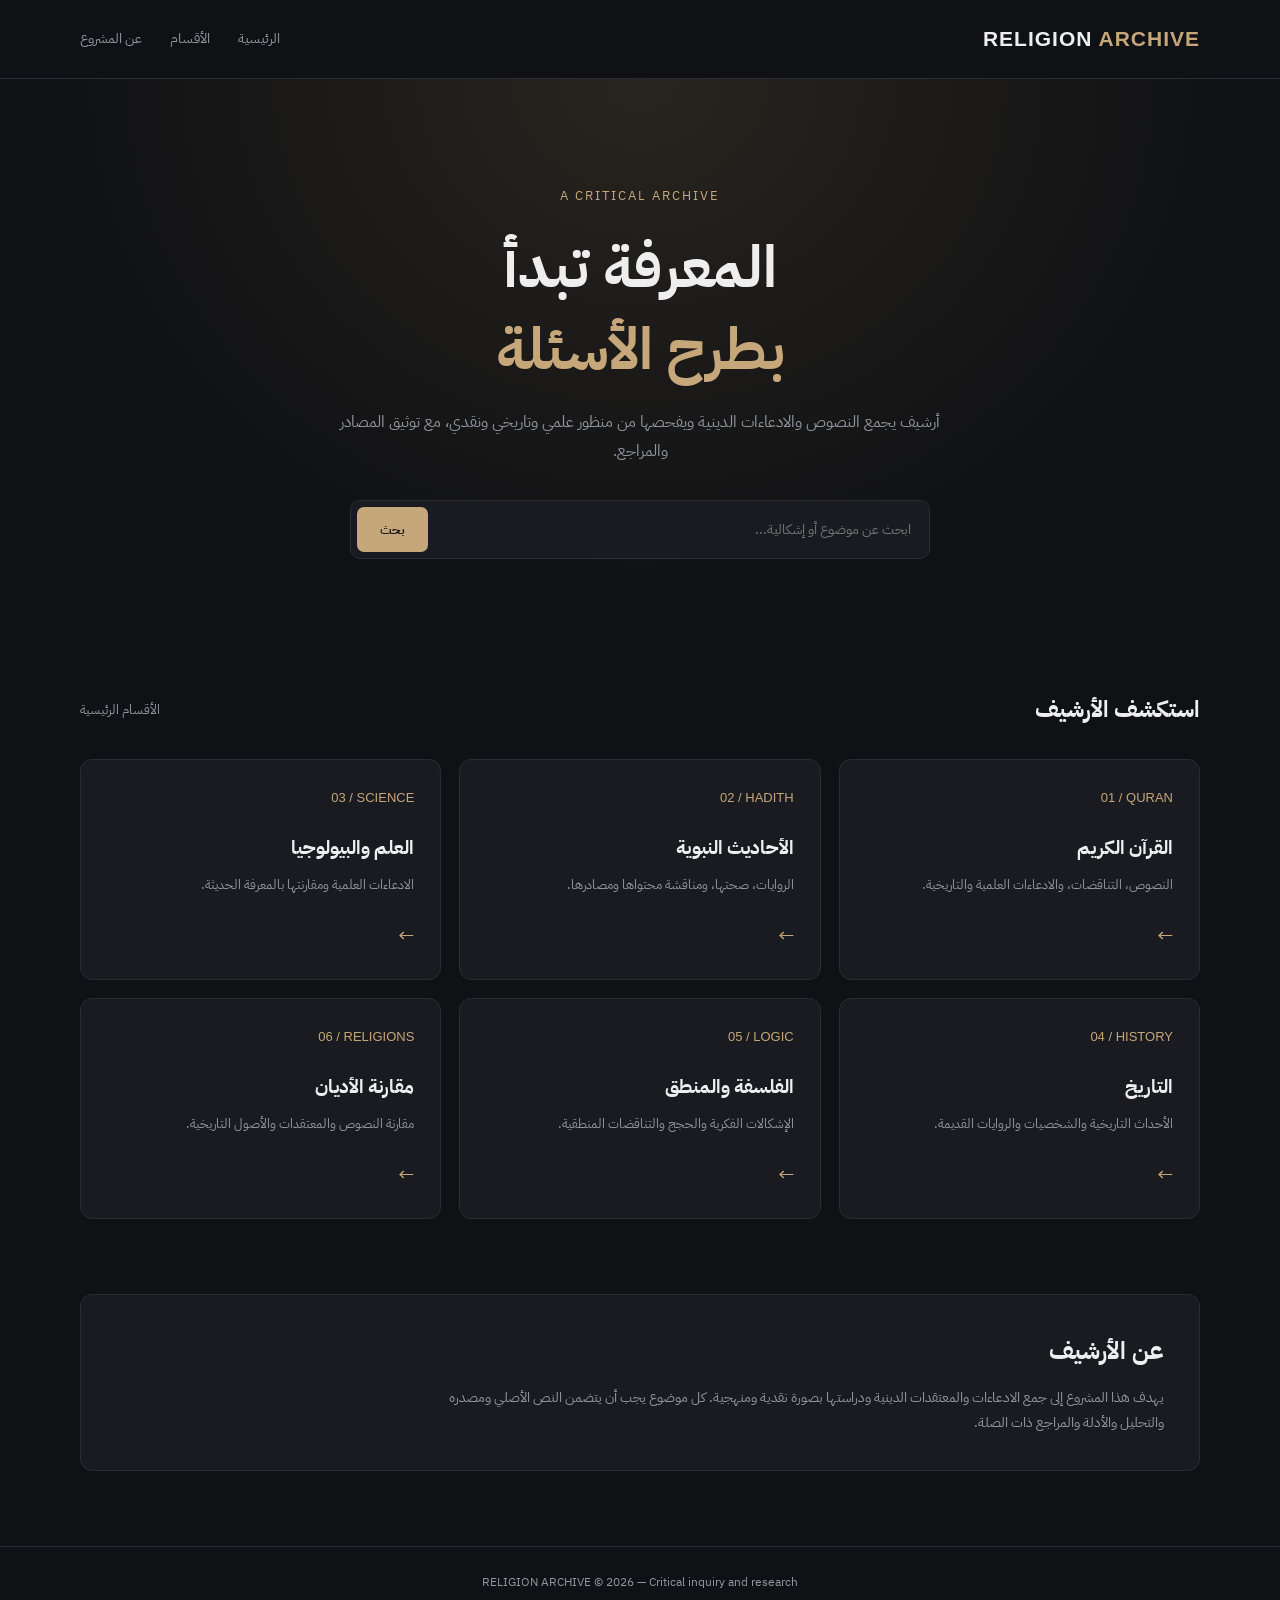
==== index.html @ f85f0b12 "Create index.html for Religion Archive website This HTML document serves as a critical archive for r" ====
<!DOCTYPE html>
<html lang="ar" dir="rtl">
<head>
  <meta charset="UTF-8">
  <meta name="viewport" content="width=device-width, initial-scale=1.0">
  <meta name="description" content="أرشيف نقدي للأديان والمعتقدات والادعاءات الدينية">
  <title>Religion Archive | الأرشيف</title>

  <link rel="preconnect" href="https://fonts.googleapis.com">
  <link rel="preconnect" href="https://fonts.gstatic.com" crossorigin>
  <link href="https://fonts.googleapis.com/css2?family=IBM+Plex+Sans+Arabic:wght@400;500;600;700&display=swap" rel="stylesheet">

  <style>
    * {
      margin: 0;
      padding: 0;
      box-sizing: border-box;
    }

    :root {
      --bg: #101114;
      --surface: #191b20;
      --border: #292c33;
      --text: #eeeeef;
      --muted: #92959f;
      --accent: #c6a779;
    }

    body {
      background: var(--bg);
      color: var(--text);
      font-family: 'IBM Plex Sans Arabic', sans-serif;
      line-height: 1.8;
    }

    a {
      color: inherit;
      text-decoration: none;
    }

    .container {
      width: min(1120px, 90%);
      margin: auto;
    }

    header {
      border-bottom: 1px solid var(--border);
      background: #101114;
    }

    .nav {
      height: 78px;
      display: flex;
      align-items: center;
      justify-content: space-between;
    }

    .logo {
      font-family: Arial, sans-serif;
      font-size: 21px;
      font-weight: bold;
      letter-spacing: 1px;
      direction: ltr;
    }

    .logo span {
      color: var(--accent);
    }

    .nav-links {
      display: flex;
      gap: 28px;
      color: var(--muted);
      font-size: 14px;
    }

    .nav-links a:hover {
      color: var(--accent);
    }

    .hero {
      text-align: center;
      padding: 105px 15px 85px;
      background:
        radial-gradient(ellipse at center top,
        #29251f 0%, transparent 65%);
    }

    .eyebrow {
      color: var(--accent);
      font-size: 13px;
      letter-spacing: 2px;
      margin-bottom: 20px;
    }

    .hero h1 {
      font-size: clamp(35px, 6vw, 58px);
      line-height: 1.4;
      margin-bottom: 18px;
    }

    .hero h1 span {
      color: var(--accent);
    }

    .hero p {
      color: var(--muted);
      max-width: 600px;
      margin: auto;
      font-size: 16px;
    }

    .search {
      max-width: 580px;
      margin: 35px auto 0;
      display: flex;
      background: var(--surface);
      border: 1px solid var(--border);
      border-radius: 10px;
      padding: 6px;
    }

    .search input {
      flex: 1;
      min-width: 0;
      background: transparent;
      border: none;
      outline: none;
      padding: 12px;
      color: white;
      font-family: inherit;
      font-size: 14px;
    }

    .search button {
      background: var(--accent);
      color: #171717;
      border: none;
      padding: 0 23px;
      border-radius: 7px;
      font-family: inherit;
      cursor: pointer;
      font-weight: 600;
    }

    .section {
      padding: 45px 0 75px;
    }

    .section-heading {
      display: flex;
      align-items: center;
      justify-content: space-between;
      margin-bottom: 28px;
    }

    .section-heading h2 {
      font-size: 23px;
    }

    .section-heading span {
      color: var(--muted);
      font-size: 13px;
    }

    .grid {
      display: grid;
      grid-template-columns: repeat(3, 1fr);
      gap: 18px;
    }

    .category {
      background: var(--surface);
      border: 1px solid var(--border);
      border-radius: 12px;
      padding: 26px;
      transition: .2s;
      cursor: pointer;
    }

    .category:hover {
      transform: translateY(-4px);
      border-color: var(--accent);
    }

    .category .number {
      color: var(--accent);
      font-family: Arial, sans-serif;
      font-size: 13px;
      direction: ltr;
      text-align: right;
      margin-bottom: 22px;
    }

    .category h3 {
      font-size: 19px;
      margin-bottom: 8px;
    }

    .category p {
      font-size: 13px;
      color: var(--muted);
    }

    .category .arrow {
      display: block;
      margin-top: 20px;
      color: var(--accent);
      font-size: 20px;
    }

    .about {
      background: var(--surface);
      border: 1px solid var(--border);
      border-radius: 12px;
      padding: 35px;
      margin-bottom: 75px;
    }

    .about h2 {
      margin-bottom: 12px;
    }

    .about p {
      color: var(--muted);
      font-size: 14px;
      max-width: 750px;
    }

    footer {
      border-top: 1px solid var(--border);
      padding: 25px 0;
      color: var(--muted);
      font-size: 12px;
      text-align: center;
    }

    @media (max-width: 700px) {
      .grid {
        grid-template-columns: repeat(2, 1fr);
      }

      .nav-links {
        gap: 12px;
        font-size: 12px;
      }

      .hero {
        padding: 75px 10px;
      }
    }

    @media (max-width: 450px) {
      .grid {
        grid-template-columns: 1fr;
      }

      .logo {
        font-size: 16px;
      }

      .nav-links {
        gap: 9px;
      }
    }
  </style>
</head>

<body>

  <header>
    <div class="container nav">
      <a class="logo" href="#">RELIGION<span> ARCHIVE</span></a>

      <nav class="nav-links">
        <a href="#">الرئيسية</a>
        <a href="#categories">الأقسام</a>
        <a href="#about">عن المشروع</a>
      </nav>
    </div>
  </header>

  <main>
    <section class="hero">
      <div class="eyebrow">A CRITICAL ARCHIVE</div>

      <h1>
        المعرفة تبدأ<br>
        <span>بطرح الأسئلة</span>
      </h1>

      <p>
        أرشيف يجمع النصوص والادعاءات الدينية
        ويفحصها من منظور علمي وتاريخي ونقدي،
        مع توثيق المصادر والمراجع.
      </p>

      <div class="search">
        <input
          id="searchInput"
          type="search"
          placeholder="ابحث عن موضوع أو إشكالية..."
        >
        <button onclick="searchCategories()">بحث</button>
      </div>
    </section>

    <section class="container section" id="categories">

      <div class="section-heading">
        <h2>استكشف الأرشيف</h2>
        <span>الأقسام الرئيسية</span>
      </div>

      <div class="grid" id="categoryGrid">

        <a class="category" href="#">
          <div class="number">01 / QURAN</div>
          <h3>القرآن الكريم</h3>
          <p>النصوص، التناقضات، والادعاءات العلمية والتاريخية.</p>
          <span class="arrow">←</span>
        </a>

        <a class="category" href="#">
          <div class="number">02 / HADITH</div>
          <h3>الأحاديث النبوية</h3>
          <p>الروايات، صحتها، ومناقشة محتواها ومصادرها.</p>
          <span class="arrow">←</span>
        </a>

        <a class="category" href="#">
          <div class="number">03 / SCIENCE</div>
          <h3>العلم والبيولوجيا</h3>
          <p>الادعاءات العلمية ومقارنتها بالمعرفة الحديثة.</p>
          <span class="arrow">←</span>
        </a>

        <a class="category" href="#">
          <div class="number">04 / HISTORY</div>
          <h3>التاريخ</h3>
          <p>الأحداث التاريخية والشخصيات والروايات القديمة.</p>
          <span class="arrow">←</span>
        </a>

        <a class="category" href="#">
          <div class="number">05 / LOGIC</div>
          <h3>الفلسفة والمنطق</h3>
          <p>الإشكالات الفكرية والحجج والتناقضات المنطقية.</p>
          <span class="arrow">←</span>
        </a>

        <a class="category" href="#">
          <div class="number">06 / RELIGIONS</div>
          <h3>مقارنة الأديان</h3>
          <p>مقارنة النصوص والمعتقدات والأصول التاريخية.</p>
          <span class="arrow">←</span>
        </a>

      </div>
    </section>

    <section class="container">
      <div class="about" id="about">
        <h2>عن الأرشيف</h2>
        <p>
          يهدف هذا المشروع إلى جمع الادعاءات والمعتقدات
          الدينية ودراستها بصورة نقدية ومنهجية.
          كل موضوع يجب أن يتضمن النص الأصلي ومصدره
          والتحليل والأدلة والمراجع ذات الصلة.
        </p>
      </div>
    </section>
  </main>

  <footer>
    RELIGION ARCHIVE © 2026 — Critical inquiry and research
  </footer>

  <script>
    function searchCategories() {
      const query = document
        .getElementById('searchInput')
        .value.trim()
        .toLowerCase();

      const cards = document.querySelectorAll('.category');

      cards.forEach(card => {
        const text = card.innerText.toLowerCase();
        card.style.display =
          text.includes(query) ? '' : 'none';
      });
    }

    document
      .getElementById('searchInput')
      .addEventListener('input', searchCategories);
  </script>

</body>
</html>
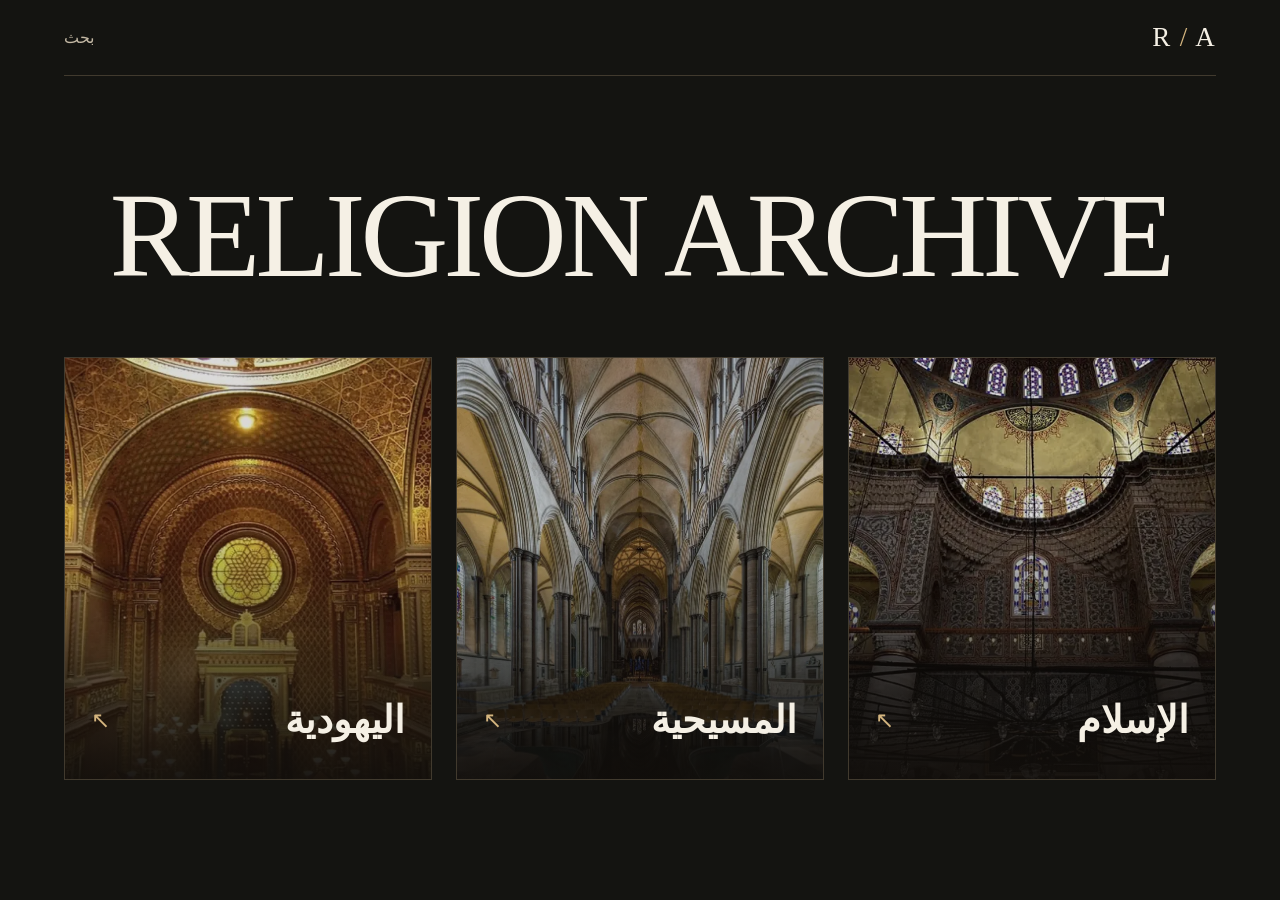
==== commit 4c4ea608: "Build Religion Archive browsing and private Drive editor" ====
--- a/index.html
+++ b/index.html
@@ -1,402 +1,40 @@
-
-<!DOCTYPE html>
+<!doctype html>
 <html lang="ar" dir="rtl">
 <head>
-  <meta charset="UTF-8">
-  <meta name="viewport" content="width=device-width, initial-scale=1.0">
-  <meta name="description" content="أرشيف نقدي للأديان والمعتقدات والادعاءات الدينية">
-  <title>Religion Archive | الأرشيف</title>
-
-  <link rel="preconnect" href="https://fonts.googleapis.com">
-  <link rel="preconnect" href="https://fonts.gstatic.com" crossorigin>
-  <link href="https://fonts.googleapis.com/css2?family=IBM+Plex+Sans+Arabic:wght@400;500;600;700&display=swap" rel="stylesheet">
-
-  <style>
-    * {
-      margin: 0;
-      padding: 0;
-      box-sizing: border-box;
-    }
-
-    :root {
-      --bg: #101114;
-      --surface: #191b20;
-      --border: #292c33;
-      --text: #eeeeef;
-      --muted: #92959f;
-      --accent: #c6a779;
-    }
-
-    body {
-      background: var(--bg);
-      color: var(--text);
-      font-family: 'IBM Plex Sans Arabic', sans-serif;
-      line-height: 1.8;
-    }
-
-    a {
-      color: inherit;
-      text-decoration: none;
-    }
-
-    .container {
-      width: min(1120px, 90%);
-      margin: auto;
-    }
-
-    header {
-      border-bottom: 1px solid var(--border);
-      background: #101114;
-    }
-
-    .nav {
-      height: 78px;
-      display: flex;
-      align-items: center;
-      justify-content: space-between;
-    }
-
-    .logo {
-      font-family: Arial, sans-serif;
-      font-size: 21px;
-      font-weight: bold;
-      letter-spacing: 1px;
-      direction: ltr;
-    }
-
-    .logo span {
-      color: var(--accent);
-    }
-
-    .nav-links {
-      display: flex;
-      gap: 28px;
-      color: var(--muted);
-      font-size: 14px;
-    }
-
-    .nav-links a:hover {
-      color: var(--accent);
-    }
-
-    .hero {
-      text-align: center;
-      padding: 105px 15px 85px;
-      background:
-        radial-gradient(ellipse at center top,
-        #29251f 0%, transparent 65%);
-    }
-
-    .eyebrow {
-      color: var(--accent);
-      font-size: 13px;
-      letter-spacing: 2px;
-      margin-bottom: 20px;
-    }
-
-    .hero h1 {
-      font-size: clamp(35px, 6vw, 58px);
-      line-height: 1.4;
-      margin-bottom: 18px;
-    }
-
-    .hero h1 span {
-      color: var(--accent);
-    }
-
-    .hero p {
-      color: var(--muted);
-      max-width: 600px;
-      margin: auto;
-      font-size: 16px;
-    }
-
-    .search {
-      max-width: 580px;
-      margin: 35px auto 0;
-      display: flex;
-      background: var(--surface);
-      border: 1px solid var(--border);
-      border-radius: 10px;
-      padding: 6px;
-    }
-
-    .search input {
-      flex: 1;
-      min-width: 0;
-      background: transparent;
-      border: none;
-      outline: none;
-      padding: 12px;
-      color: white;
-      font-family: inherit;
-      font-size: 14px;
-    }
-
-    .search button {
-      background: var(--accent);
-      color: #171717;
-      border: none;
-      padding: 0 23px;
-      border-radius: 7px;
-      font-family: inherit;
-      cursor: pointer;
-      font-weight: 600;
-    }
-
-    .section {
-      padding: 45px 0 75px;
-    }
-
-    .section-heading {
-      display: flex;
-      align-items: center;
-      justify-content: space-between;
-      margin-bottom: 28px;
-    }
-
-    .section-heading h2 {
-      font-size: 23px;
-    }
-
-    .section-heading span {
-      color: var(--muted);
-      font-size: 13px;
-    }
-
-    .grid {
-      display: grid;
-      grid-template-columns: repeat(3, 1fr);
-      gap: 18px;
-    }
-
-    .category {
-      background: var(--surface);
-      border: 1px solid var(--border);
-      border-radius: 12px;
-      padding: 26px;
-      transition: .2s;
-      cursor: pointer;
-    }
-
-    .category:hover {
-      transform: translateY(-4px);
-      border-color: var(--accent);
-    }
-
-    .category .number {
-      color: var(--accent);
-      font-family: Arial, sans-serif;
-      font-size: 13px;
-      direction: ltr;
-      text-align: right;
-      margin-bottom: 22px;
-    }
-
-    .category h3 {
-      font-size: 19px;
-      margin-bottom: 8px;
-    }
-
-    .category p {
-      font-size: 13px;
-      color: var(--muted);
-    }
-
-    .category .arrow {
-      display: block;
-      margin-top: 20px;
-      color: var(--accent);
-      font-size: 20px;
-    }
-
-    .about {
-      background: var(--surface);
-      border: 1px solid var(--border);
-      border-radius: 12px;
-      padding: 35px;
-      margin-bottom: 75px;
-    }
-
-    .about h2 {
-      margin-bottom: 12px;
-    }
-
-    .about p {
-      color: var(--muted);
-      font-size: 14px;
-      max-width: 750px;
-    }
-
-    footer {
-      border-top: 1px solid var(--border);
-      padding: 25px 0;
-      color: var(--muted);
-      font-size: 12px;
-      text-align: center;
-    }
-
-    @media (max-width: 700px) {
-      .grid {
-        grid-template-columns: repeat(2, 1fr);
-      }
-
-      .nav-links {
-        gap: 12px;
-        font-size: 12px;
-      }
-
-      .hero {
-        padding: 75px 10px;
-      }
-    }
-
-    @media (max-width: 450px) {
-      .grid {
-        grid-template-columns: 1fr;
-      }
-
-      .logo {
-        font-size: 16px;
-      }
-
-      .nav-links {
-        gap: 9px;
-      }
-    }
-  </style>
+  <meta charset="utf-8">
+  <meta name="viewport" content="width=device-width, initial-scale=1">
+  <meta name="description" content="أرشيف نقدي للنصوص والأديان والمصادر">
+  <meta http-equiv="Content-Security-Policy" content="default-src 'self'; script-src 'self' https://script.google.com https://script.googleusercontent.com; img-src 'self' data:; style-src 'self' https://fonts.googleapis.com; font-src https://fonts.gstatic.com; object-src 'none'; base-uri 'none'; form-action 'self'">
+  <title>RELIGION ARCHIVE</title>
+  <link rel="stylesheet" href="https://fonts.googleapis.com/css2?family=IBM+Plex+Sans+Arabic:wght@400;500;600;700&family=Instrument+Serif&display=swap">
+  <link rel="stylesheet" href="./style.css">
+  <script src="./config.js" defer></script>
+  <script src="./archive.js" defer></script>
 </head>
-
 <body>
-
-  <header>
-    <div class="container nav">
-      <a class="logo" href="#">RELIGION<span> ARCHIVE</span></a>
-
-      <nav class="nav-links">
-        <a href="#">الرئيسية</a>
-        <a href="#categories">الأقسام</a>
-        <a href="#about">عن المشروع</a>
-      </nav>
+  <header class="shell top">
+    <a class="brand" href="./" aria-label="الصفحة الرئيسية" dir="ltr">R<span> / </span>A</a>
+    <nav aria-label="التنقل الرئيسي">
+      <a href="?search=">بحث</a>
+      <a id="admin-link" hidden>الإدارة</a>
+    </nav>
+  </header>
+  <main id="view" class="shell">
+    <h1 class="wordmark" dir="ltr">RELIGION ARCHIVE</h1>
+    <div class="religions">
+      <a class="religion" href="?religion=islam">
+        <img src="./assets/islam.webp" alt="" fetchpriority="high">
+        <span>الإسلام <b aria-hidden="true">↖</b></span>
+      </a>
+      <a class="religion" href="?religion=christianity">
+        <img src="./assets/christianity.webp" alt="">
+        <span>المسيحية <b aria-hidden="true">↖</b></span>
+      </a>
+      <a class="religion" href="?religion=judaism">
+        <img src="./assets/judaism.webp" alt="">
+        <span>اليهودية <b aria-hidden="true">↖</b></span>
+      </a>
     </div>
-  </header>
-
-  <main>
-    <section class="hero">
-      <div class="eyebrow">A CRITICAL ARCHIVE</div>
-
-      <h1>
-        المعرفة تبدأ<br>
-        <span>بطرح الأسئلة</span>
-      </h1>
-
-      <p>
-        أرشيف يجمع النصوص والادعاءات الدينية
-        ويفحصها من منظور علمي وتاريخي ونقدي،
-        مع توثيق المصادر والمراجع.
-      </p>
-
-      <div class="search">
-        <input
-          id="searchInput"
-          type="search"
-          placeholder="ابحث عن موضوع أو إشكالية..."
-        >
-        <button onclick="searchCategories()">بحث</button>
-      </div>
-    </section>
-
-    <section class="container section" id="categories">
-
-      <div class="section-heading">
-        <h2>استكشف الأرشيف</h2>
-        <span>الأقسام الرئيسية</span>
-      </div>
-
-      <div class="grid" id="categoryGrid">
-
-        <a class="category" href="#">
-          <div class="number">01 / QURAN</div>
-          <h3>القرآن الكريم</h3>
-          <p>النصوص، التناقضات، والادعاءات العلمية والتاريخية.</p>
-          <span class="arrow">←</span>
-        </a>
-
-        <a class="category" href="#">
-          <div class="number">02 / HADITH</div>
-          <h3>الأحاديث النبوية</h3>
-          <p>الروايات، صحتها، ومناقشة محتواها ومصادرها.</p>
-          <span class="arrow">←</span>
-        </a>
-
-        <a class="category" href="#">
-          <div class="number">03 / SCIENCE</div>
-          <h3>العلم والبيولوجيا</h3>
-          <p>الادعاءات العلمية ومقارنتها بالمعرفة الحديثة.</p>
-          <span class="arrow">←</span>
-        </a>
-
-        <a class="category" href="#">
-          <div class="number">04 / HISTORY</div>
-          <h3>التاريخ</h3>
-          <p>الأحداث التاريخية والشخصيات والروايات القديمة.</p>
-          <span class="arrow">←</span>
-        </a>
-
-        <a class="category" href="#">
-          <div class="number">05 / LOGIC</div>
-          <h3>الفلسفة والمنطق</h3>
-          <p>الإشكالات الفكرية والحجج والتناقضات المنطقية.</p>
-          <span class="arrow">←</span>
-        </a>
-
-        <a class="category" href="#">
-          <div class="number">06 / RELIGIONS</div>
-          <h3>مقارنة الأديان</h3>
-          <p>مقارنة النصوص والمعتقدات والأصول التاريخية.</p>
-          <span class="arrow">←</span>
-        </a>
-
-      </div>
-    </section>
-
-    <section class="container">
-      <div class="about" id="about">
-        <h2>عن الأرشيف</h2>
-        <p>
-          يهدف هذا المشروع إلى جمع الادعاءات والمعتقدات
-          الدينية ودراستها بصورة نقدية ومنهجية.
-          كل موضوع يجب أن يتضمن النص الأصلي ومصدره
-          والتحليل والأدلة والمراجع ذات الصلة.
-        </p>
-      </div>
-    </section>
   </main>
-
-  <footer>
-    RELIGION ARCHIVE © 2026 — Critical inquiry and research
-  </footer>
-
-  <script>
-    function searchCategories() {
-      const query = document
-        .getElementById('searchInput')
-        .value.trim()
-        .toLowerCase();
-
-      const cards = document.querySelectorAll('.category');
-
-      cards.forEach(card => {
-        const text = card.innerText.toLowerCase();
-        card.style.display =
-          text.includes(query) ? '' : 'none';
-      });
-    }
-
-    document
-      .getElementById('searchInput')
-      .addEventListener('input', searchCategories);
-  </script>
-
 </body>
 </html>
--- a/style.css
+++ b/style.css
@@ -0,0 +1,62 @@
+:root {
+  color-scheme: dark;
+  --background: #141411;
+  --surface: #1c1b17;
+  --ink: #f5f0e5;
+  --muted: #c4b9a5;
+  --accent: #d4b57f;
+  --line: #413a2e;
+  font-family: "IBM Plex Sans Arabic", Tahoma, sans-serif;
+}
+* { box-sizing: border-box; }
+body { margin: 0; min-height: 100vh; color: var(--ink); background: var(--background); line-height: 1.75; }
+a { color: inherit; text-decoration: none; }
+button, input { font: inherit; }
+a:focus-visible, input:focus-visible, button:focus-visible { outline: 2px solid var(--accent); outline-offset: 4px; }
+.shell { width: min(1160px, 90%); margin-inline: auto; }
+.top { height: 76px; border-bottom: 1px solid var(--line); display: flex; align-items: center; justify-content: space-between; }
+.top nav { display: flex; gap: 1.6rem; color: var(--muted); }
+.top a:hover { color: var(--accent); }
+.brand { font: 27px "Instrument Serif", Georgia, serif; letter-spacing: .05em; }
+.brand span { color: var(--accent); }
+.wordmark {
+  text-align: center;
+  margin: clamp(48px, 8vw, 110px) 0 clamp(26px, 5vw, 65px);
+  color: var(--ink);
+  font: 400 clamp(40px, 9.5vw, 139px)/.94 "Instrument Serif", Georgia, serif;
+  letter-spacing: -.04em;
+}
+.religions, .entries { display: grid; grid-template-columns: repeat(3, minmax(0, 1fr)); gap: clamp(12px, 2vw, 24px); padding-bottom: 55px; }
+.religion { overflow: hidden; isolation: isolate; position: relative; min-height: 250px; aspect-ratio: .87; border: 1px solid var(--line); background: var(--surface); }
+.religion img { width: 100%; height: 100%; position: absolute; inset: 0; z-index: -2; object-fit: cover; filter: saturate(.78) brightness(.86); transition: transform .35s ease; }
+.religion::after { content: ""; position: absolute; inset: 0; z-index: -1; background: linear-gradient(transparent 40%, #110e0bbf 82%, #110e0bf2); }
+.religion:hover img { transform: scale(1.045); }
+.religion span { display: flex; align-items: center; justify-content: space-between; position: absolute; inset: auto 7% 6%; font-size: clamp(24px, 3vw, 38px); font-weight: 600; }
+.religion b { color: var(--accent); font-size: 23px; font-weight: 400; }
+.page { padding-block: 32px 65px; }
+.page h1 { font-size: clamp(34px, 6vw, 64px); line-height: 1.2; margin: 25px 0 35px; overflow-wrap: anywhere; }
+.crumbs { display: flex; flex-wrap: wrap; gap: .45rem .75rem; color: var(--muted); }
+.crumbs a:hover, .article-body a:hover { color: var(--ink); }
+.entry { display: block; border: 1px solid var(--line); padding: 21px; background: var(--surface); font-size: 21px; overflow-wrap: anywhere; }
+.entry:hover { border-color: var(--accent); }
+.notice { color: var(--muted); }
+.article { max-width: 780px; }
+.article-body { font-size: clamp(17px, 2vw, 20px); overflow-wrap: anywhere; }
+.article-body h2, .article-body h3 { margin-top: 1.4em; line-height: 1.3; }
+.article-body a { text-decoration: underline; color: var(--accent); }
+.article-body blockquote { margin-inline: 0; padding: 12px 20px; border-inline-start: 3px solid var(--accent); background: var(--surface); }
+.article-body figure { margin: 24px 0; }
+.article-body img { display: block; max-width: 100%; height: auto; }
+.article-body figure:not(:has(img[src])) { min-height: 100px; }
+.article-body figcaption { color: var(--muted); font-size: 14px; }
+.references { border-top: 1px solid var(--line); padding-top: 16px; }
+.search { display: flex; gap: 10px; max-width: 680px; margin-bottom: 36px; }
+.search input { flex: 1; min-width: 0; color: var(--ink); background: var(--surface); border: 1px solid var(--line); padding: 9px 14px; }
+button { cursor: pointer; color: var(--background); background: var(--accent); border: 0; padding: 9px 15px; }
+@media (max-width: 700px) {
+  .top { height: 60px; }
+  .religions, .entries { grid-template-columns: 1fr; }
+  .religion { aspect-ratio: 1.42; min-height: 0; }
+}
+@media (prefers-reduced-motion: reduce) { .religion img { transition: none; } }
+.article-body .p { margin-block: 1em; }
